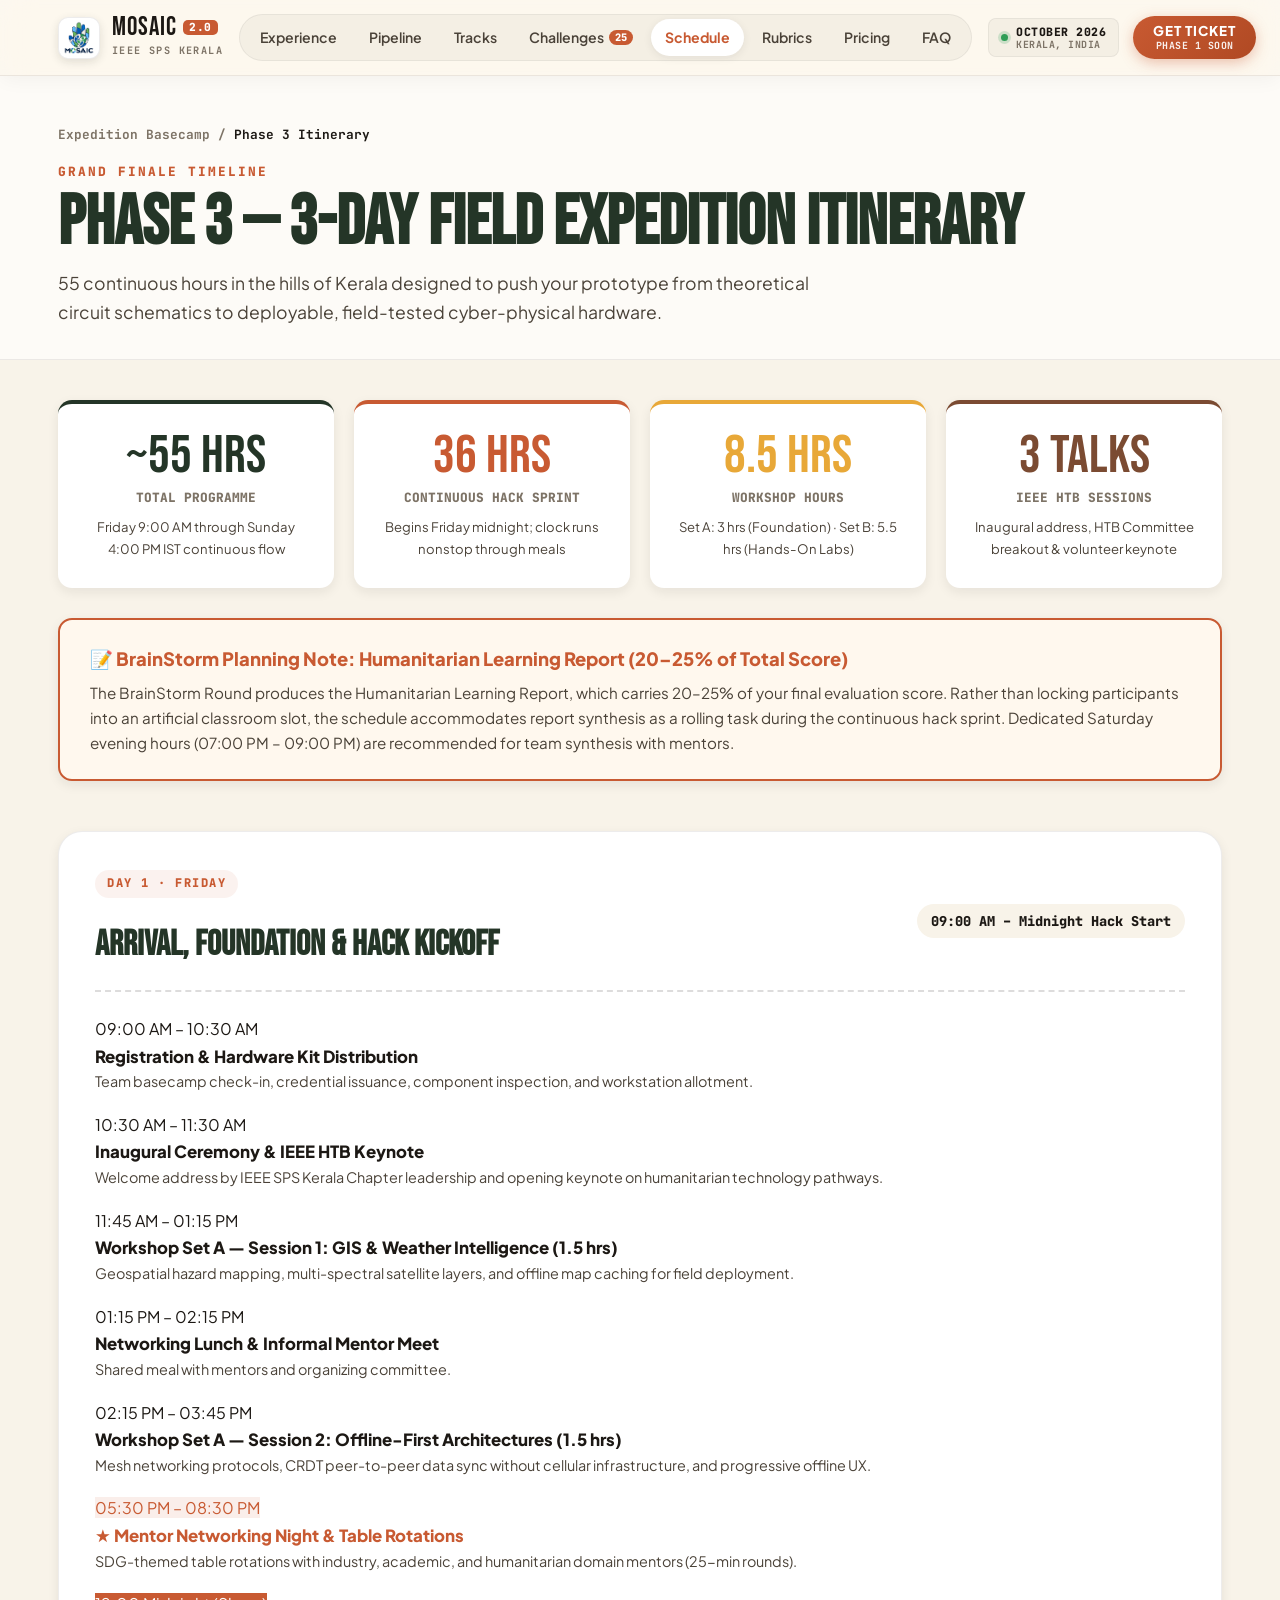
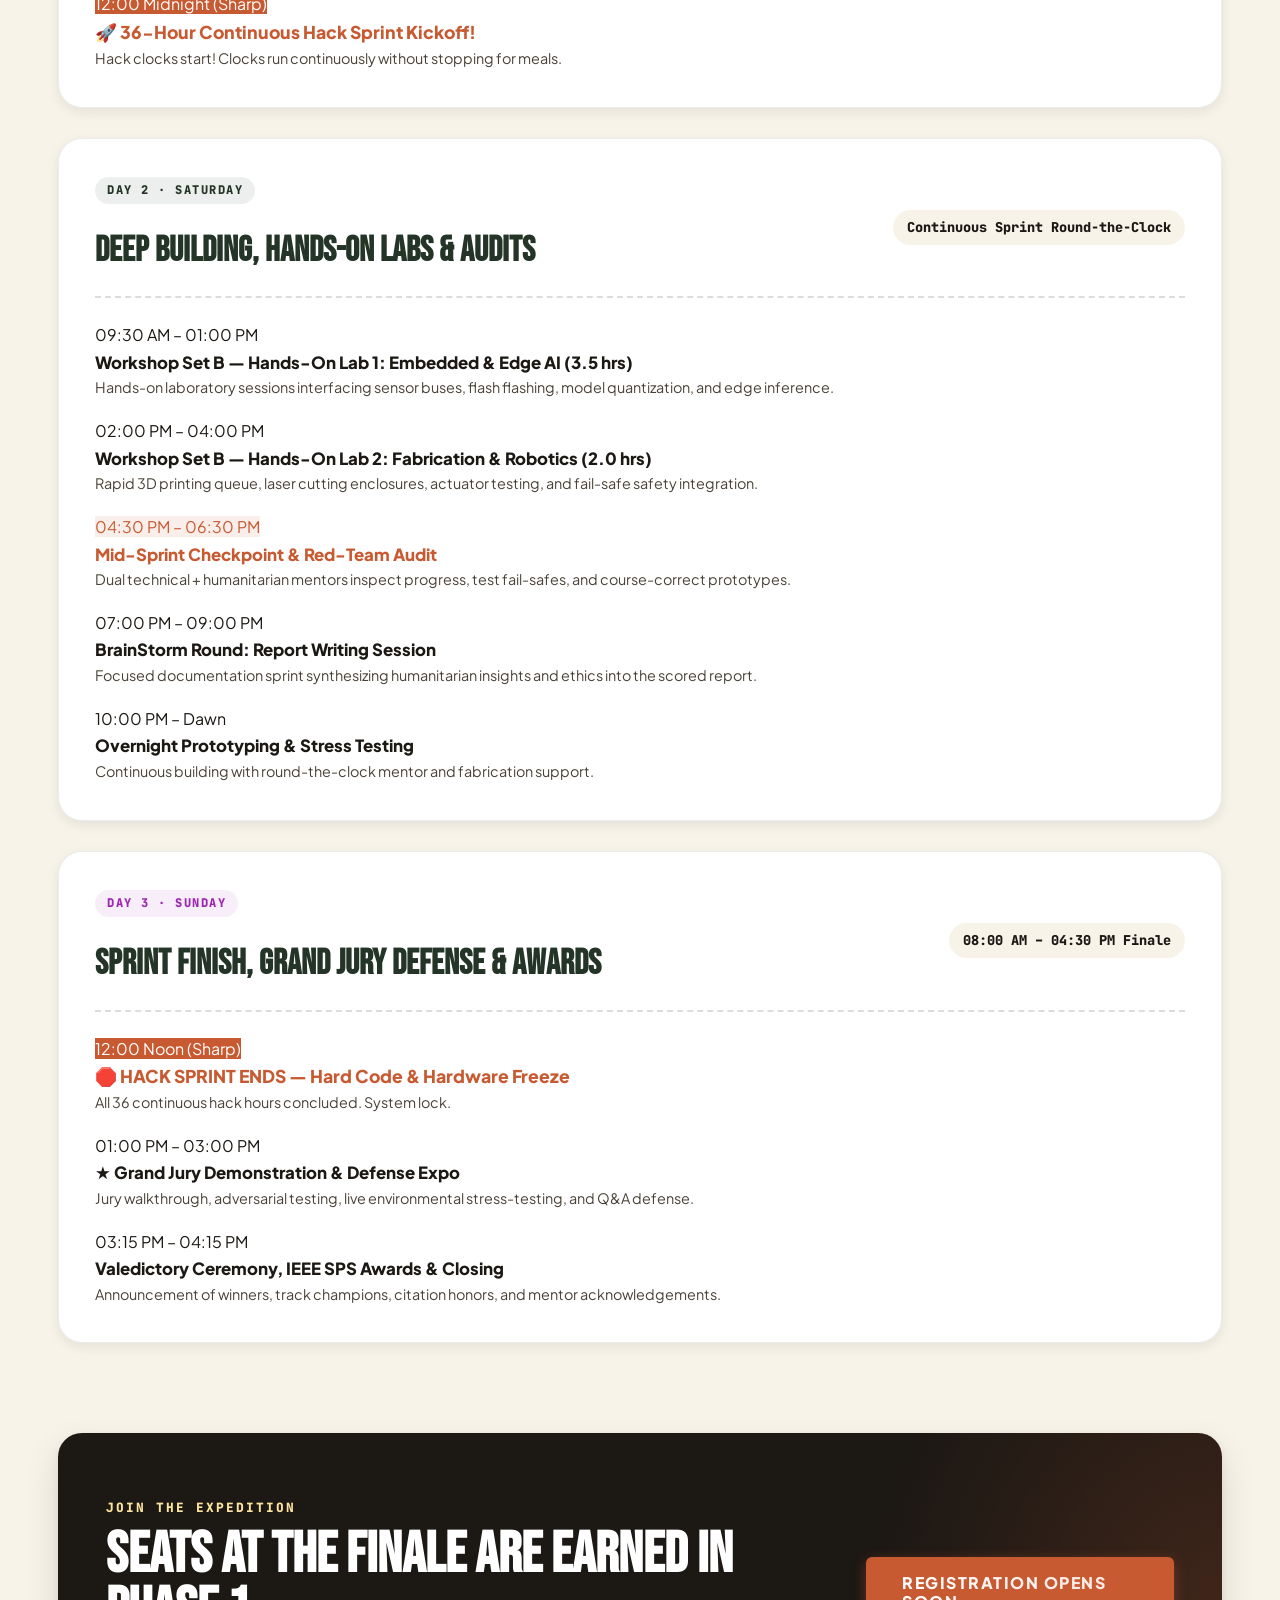
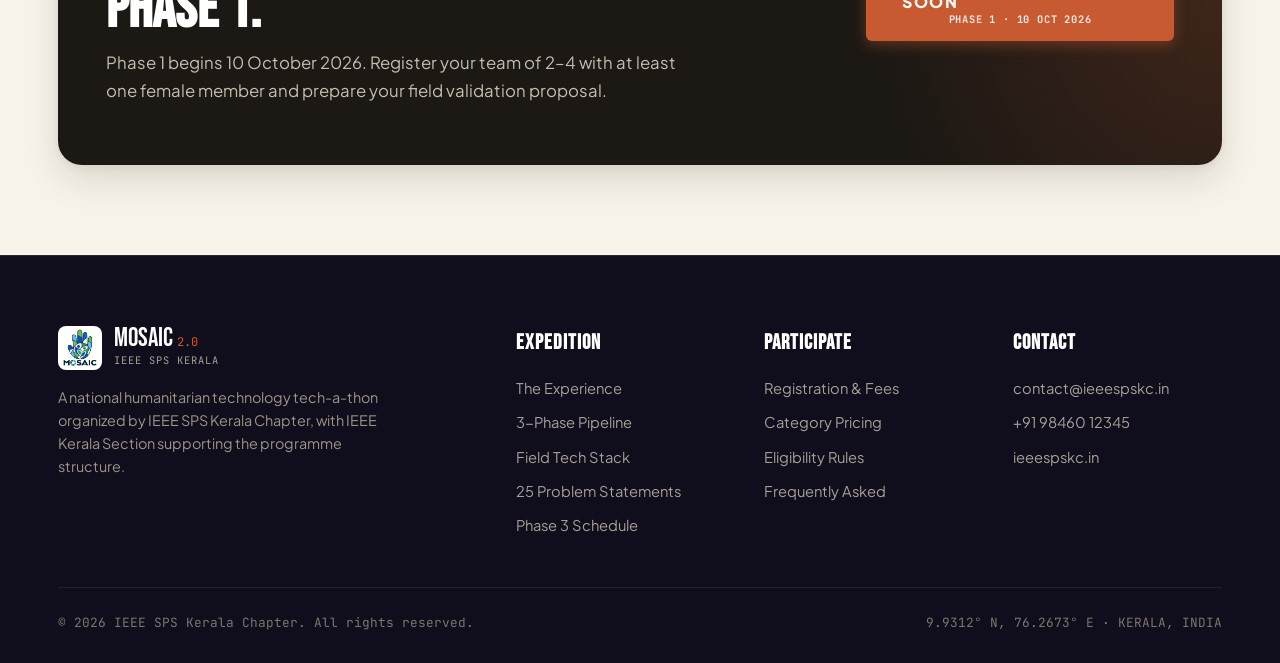
==== schedule.html @ a7e99239 "Add files via upload" ====
<!DOCTYPE html>
<html lang="en">
<head>
  <meta charset="UTF-8">
  <meta name="viewport" content="width=device-width, initial-scale=1.0">
  <title data-page-title="Phase 3 Schedule">Phase 3 Itinerary — MOSAIC 2.0 | IEEE SPS Kerala Chapter</title>
  <meta name="description" content="Detailed 3-day Phase 3 offline tech retreat schedule for MOSAIC 2.0 in Kerala. 55 continuous hours, 36 continuous hack hours, 8.5 workshop hours, and 3 IEEE HTB keynotes.">
  
  <link rel="stylesheet" href="css/style.css">
  <link rel="icon" type="image/png" href="assets/event-logo.png">
</head>
<body style="background-color: var(--bg-canvas);">

  <!-- Sticky Morphing Expedition Navbar -->
  <header class="navbar-expedition scrolled" role="banner" style="position: sticky;">
    <div class="container">
      <a href="index.html" class="nav-brand-group" aria-label="MOSAIC 2.0 Homepage">
        <div class="brand-logo-wrapper">
          <img src="assets/event-logo.png" alt="MOSAIC Logo" class="brand-logo-img">
        </div>
        <div class="brand-text-block">
          <div class="brand-title-row">
            <span class="brand-name">MOSAIC</span>
            <span class="brand-edition-badge">2.0</span>
          </div>
          <span class="brand-sub">IEEE SPS KERALA</span>
        </div>
      </a>

      <!-- Desktop Navigation -->
      <nav class="nav-links-expedition" role="navigation" aria-label="Primary Navigation">
        <a href="index.html#about" class="nav-link-item">Experience</a>
        <a href="index.html#pipeline" class="nav-link-item">Pipeline</a>
        <a href="index.html#tracks" class="nav-link-item">Tracks</a>
        <a href="problem-statements.html" class="nav-link-item">
          Challenges
          <span class="nav-count-badge">25</span>
        </a>
        <a href="schedule.html" class="nav-link-item active">Schedule</a>
        <a href="index.html#evaluation" class="nav-link-item">Rubrics</a>
        <a href="index.html#pricing" class="nav-link-item">Pricing</a>
        <a href="index.html#faq" class="nav-link-item">FAQ</a>
      </nav>

      <!-- Right Action Group (Date Badge & Terracotta Button) -->
      <div class="nav-action-group">
        <div class="nav-date-badge">
          <span class="badge-dot" aria-hidden="true"></span>
          <div class="date-text-block">
            <span class="date-month">OCTOBER 2026</span>
            <span class="date-loc">KERALA, INDIA</span>
          </div>
        </div>

        <a href="index.html#pricing" class="btn-terracotta">
          <span>Get Ticket</span>
          <span class="btn-terracotta-sub">Phase 1 Soon</span>
        </a>

        <!-- Mobile Hamburger -->
        <button id="hamburger-btn" class="hamburger-expedition" aria-label="Toggle navigation menu" aria-expanded="false">
          <span class="hamburger-bar"></span>
          <span class="hamburger-bar"></span>
          <span class="hamburger-bar"></span>
        </button>
      </div>
    </div>
  </header>

  <!-- Mobile Drawer Menu -->
  <div id="mobile-overlay" class="mobile-nav-overlay" aria-hidden="true"></div>
  <aside id="mobile-drawer" class="mobile-nav-drawer" role="dialog" aria-label="Mobile Navigation">
    <div>
      <div class="mobile-drawer-header">
        <div class="mobile-drawer-brand">
          <img src="assets/event-logo.png" alt="MOSAIC Logo" class="mobile-drawer-logo">
          <div>
            <div class="mobile-drawer-brand-name">MOSAIC 2.0</div>
            <div class="mobile-drawer-brand-sub">IEEE SPS KERALA</div>
          </div>
        </div>
        <button id="close-drawer-btn" class="mobile-drawer-close" aria-label="Close menu">✕</button>
      </div>
      <nav class="mobile-nav-links">
        <a href="index.html#about" class="mobile-nav-link">
          <span>The Experience</span>
          <span class="link-arrow">→</span>
        </a>
        <a href="index.html#pipeline" class="mobile-nav-link">
          <span>3-Phase Pipeline</span>
          <span class="link-arrow">→</span>
        </a>
        <a href="index.html#tracks" class="mobile-nav-link">
          <span>Field Tech Stack</span>
          <span class="link-arrow">→</span>
        </a>
        <a href="problem-statements.html" class="mobile-nav-link">
          <span>25 Problem Statements</span>
          <span class="link-arrow">→</span>
        </a>
        <a href="schedule.html" class="mobile-nav-link active">
          <span>Phase 3 Schedule</span>
          <span class="link-arrow">→</span>
        </a>
        <a href="index.html#evaluation" class="mobile-nav-link">
          <span>Evaluation Rubrics</span>
          <span class="link-arrow">→</span>
        </a>
        <a href="index.html#pricing" class="mobile-nav-link">
          <span>Pricing & Entry</span>
          <span class="link-arrow">→</span>
        </a>
        <a href="index.html#faq" class="mobile-nav-link">
          <span>FAQ</span>
          <span class="link-arrow">→</span>
        </a>
        <a href="#contact" class="mobile-nav-link">
          <span>Contact</span>
          <span class="link-arrow">→</span>
        </a>
      </nav>
    </div>
    <div class="mobile-drawer-footer">
      <div class="mobile-drawer-meta">
        <span>⛺</span>
        <span>Kerala, India · Oct–Dec 2026</span>
      </div>
      <a href="index.html#pricing" class="btn-terracotta" style="width: 100%; text-align: center;">
        <span>Register Team</span>
        <span class="btn-terracotta-sub">Opening 10 Oct 2026</span>
      </a>
    </div>
  </aside>

  <main id="main-content">

    <!-- Page Header -->
    <section style="padding: 48px 0 32px; background: var(--bg-canvas-soft); border-bottom: 1px solid rgba(28,24,20,0.08);">
      <div class="container">
        <div style="display: flex; gap: 8px; font-family: var(--font-mono); font-size: 0.8rem; font-weight: 700; color: var(--ink-muted); margin-bottom: 12px;">
          <a href="index.html">Expedition Basecamp</a>
          <span>/</span>
          <span style="color: var(--ink-primary);">Phase 3 Itinerary</span>
        </div>
        <span class="trail-eyebrow">GRAND FINALE TIMELINE</span>
        <h1 style="font-family: var(--font-condensed); font-size: clamp(3rem, 6vw, 4.4rem); line-height: 0.95; color: var(--forest-green); margin-bottom: 12px;">
          PHASE 3 — 3-DAY FIELD EXPEDITION ITINERARY
        </h1>
        <p style="font-size: 1.1rem; color: var(--ink-body); max-width: 760px; line-height: 1.65;">
          55 continuous hours in the hills of Kerala designed to push your prototype from theoretical circuit schematics to deployable, field-tested cyber-physical hardware.
        </p>
      </div>
    </section>

    <!-- Four Schedule Summary Cards (Section 36 of Spec) -->
    <section class="container" style="margin-top: 40px; margin-bottom: 50px;">
      <div style="display: grid; grid-template-columns: repeat(auto-fit, minmax(240px, 1fr)); gap: 20px;">
        <div style="background: #FFFFFF; padding: 28px; border-radius: var(--radius-md); box-shadow: var(--shadow-sm); border-top: 4px solid var(--forest-green); text-align: center;">
          <div style="font-family: var(--font-condensed); font-size: 3.4rem; line-height: 0.9; color: var(--forest-green);">~55 hrs</div>
          <div style="font-family: var(--font-mono); font-size: 0.8rem; font-weight: 800; text-transform: uppercase; color: var(--ink-muted); margin-top: 6px;">Total Programme</div>
          <p style="font-size: 0.82rem; color: var(--ink-body); margin-top: 8px;">Friday 9:00 AM through Sunday 4:00 PM IST continuous flow</p>
        </div>

        <div style="background: #FFFFFF; padding: 28px; border-radius: var(--radius-md); box-shadow: var(--shadow-sm); border-top: 4px solid var(--terracotta); text-align: center;">
          <div style="font-family: var(--font-condensed); font-size: 3.4rem; line-height: 0.9; color: var(--terracotta);">36 hrs</div>
          <div style="font-family: var(--font-mono); font-size: 0.8rem; font-weight: 800; text-transform: uppercase; color: var(--ink-muted); margin-top: 6px;">Continuous Hack Sprint</div>
          <p style="font-size: 0.82rem; color: var(--ink-body); margin-top: 8px;">Begins Friday midnight; clock runs nonstop through meals</p>
        </div>

        <div style="background: #FFFFFF; padding: 28px; border-radius: var(--radius-md); box-shadow: var(--shadow-sm); border-top: 4px solid var(--gold-accent); text-align: center;">
          <div style="font-family: var(--font-condensed); font-size: 3.4rem; line-height: 0.9; color: var(--gold-accent);">8.5 hrs</div>
          <div style="font-family: var(--font-mono); font-size: 0.8rem; font-weight: 800; text-transform: uppercase; color: var(--ink-muted); margin-top: 6px;">Workshop Hours</div>
          <p style="font-size: 0.82rem; color: var(--ink-body); margin-top: 8px;">Set A: 3 hrs (Foundation) · Set B: 5.5 hrs (Hands-On Labs)</p>
        </div>

        <div style="background: #FFFFFF; padding: 28px; border-radius: var(--radius-md); box-shadow: var(--shadow-sm); border-top: 4px solid #7B4B32; text-align: center;">
          <div style="font-family: var(--font-condensed); font-size: 3.4rem; line-height: 0.9; color: #7B4B32;">3 Talks</div>
          <div style="font-family: var(--font-mono); font-size: 0.8rem; font-weight: 800; text-transform: uppercase; color: var(--ink-muted); margin-top: 6px;">IEEE HTB Sessions</div>
          <p style="font-size: 0.82rem; color: var(--ink-body); margin-top: 8px;">Inaugural address, HTB Committee breakout & volunteer keynote</p>
        </div>
      </div>

      <!-- BrainStorm Planning Note (Section 37 of Spec) -->
      <div style="background: #FFF8EE; border: 2px solid var(--terracotta); border-radius: var(--radius-md); padding: 24px 30px; margin-top: 30px; box-shadow: var(--shadow-sm);">
        <h4 style="font-size: 1.15rem; font-weight: 800; color: var(--terracotta); margin-bottom: 6px;">
          📝 BrainStorm Planning Note: Humanitarian Learning Report (20–25% of Total Score)
        </h4>
        <p style="font-size: 0.95rem; color: var(--ink-body); line-height: 1.65;">
          The BrainStorm Round produces the Humanitarian Learning Report, which carries 20–25% of your final evaluation score. Rather than locking participants into an artificial classroom slot, the schedule accommodates report synthesis as a rolling task during the continuous hack sprint. Dedicated Saturday evening hours (07:00 PM – 09:00 PM) are recommended for team synthesis with mentors.
        </p>
      </div>
    </section>

    <!-- 3-Day Detailed Timeline -->
    <section class="container" style="margin-bottom: 90px;">
      
      <!-- Day 1: Friday -->
      <div style="background: #FFFFFF; border-radius: var(--radius-lg); padding: 36px; box-shadow: var(--shadow-sm); border: 1.5px solid rgba(28,24,20,0.08); margin-bottom: 30px;">
        <div style="display: flex; justify-content: space-between; align-items: center; border-bottom: 2px dashed rgba(28,24,20,0.15); padding-bottom: 16px; margin-bottom: 24px; flex-wrap: wrap; gap: 12px;">
          <div>
            <span class="pipeline-badge">DAY 1 · FRIDAY</span>
            <h2 style="font-family: var(--font-condensed); font-size: 2.2rem; color: var(--forest-green); margin-top: 4px;">
              ARRIVAL, FOUNDATION & HACK KICKOFF
            </h2>
          </div>
          <div style="font-family: var(--font-mono); font-size: 0.85rem; font-weight: 800; background: var(--bg-canvas); padding: 6px 14px; border-radius: var(--radius-pill);">
            09:00 AM – Midnight Hack Start
          </div>
        </div>

        <div style="display: flex; flex-direction: column; gap: 18px;">
          <div class="timeline-event-item">
            <span class="event-time-pill">09:00 AM – 10:30 AM</span>
            <div>
              <h4 style="font-weight: 800; font-size: 1.05rem;">Registration & Hardware Kit Distribution</h4>
              <p style="font-size: 0.9rem; color: var(--ink-body);">Team basecamp check-in, credential issuance, component inspection, and workstation allotment.</p>
            </div>
          </div>

          <div class="timeline-event-item">
            <span class="event-time-pill">10:30 AM – 11:30 AM</span>
            <div>
              <h4 style="font-weight: 800; font-size: 1.05rem;">Inaugural Ceremony & IEEE HTB Keynote</h4>
              <p style="font-size: 0.9rem; color: var(--ink-body);">Welcome address by IEEE SPS Kerala Chapter leadership and opening keynote on humanitarian technology pathways.</p>
            </div>
          </div>

          <div class="timeline-event-item">
            <span class="event-time-pill">11:45 AM – 01:15 PM</span>
            <div>
              <h4 style="font-weight: 800; font-size: 1.05rem;">Workshop Set A — Session 1: GIS & Weather Intelligence (1.5 hrs)</h4>
              <p style="font-size: 0.9rem; color: var(--ink-body);">Geospatial hazard mapping, multi-spectral satellite layers, and offline map caching for field deployment.</p>
            </div>
          </div>

          <div class="timeline-event-item">
            <span class="event-time-pill">01:15 PM – 02:15 PM</span>
            <div>
              <h4 style="font-weight: 800; font-size: 1.05rem;">Networking Lunch & Informal Mentor Meet</h4>
              <p style="font-size: 0.9rem; color: var(--ink-body);">Shared meal with mentors and organizing committee.</p>
            </div>
          </div>

          <div class="timeline-event-item">
            <span class="event-time-pill">02:15 PM – 03:45 PM</span>
            <div>
              <h4 style="font-weight: 800; font-size: 1.05rem;">Workshop Set A — Session 2: Offline-First Architectures (1.5 hrs)</h4>
              <p style="font-size: 0.9rem; color: var(--ink-body);">Mesh networking protocols, CRDT peer-to-peer data sync without cellular infrastructure, and progressive offline UX.</p>
            </div>
          </div>

          <div class="timeline-event-item">
            <span class="event-time-pill" style="background: rgba(200,90,50,0.1); color: var(--terracotta); border-color: var(--terracotta);">05:30 PM – 08:30 PM</span>
            <div>
              <h4 style="font-weight: 800; font-size: 1.05rem; color: var(--terracotta);">★ Mentor Networking Night & Table Rotations</h4>
              <p style="font-size: 0.9rem; color: var(--ink-body);">SDG-themed table rotations with industry, academic, and humanitarian domain mentors (25-min rounds).</p>
            </div>
          </div>

          <div class="timeline-event-item">
            <span class="event-time-pill" style="background: var(--terracotta); color: #FFFFFF;">12:00 Midnight (Sharp)</span>
            <div>
              <h4 style="font-weight: 900; font-size: 1.1rem; color: var(--terracotta);">🚀 36-Hour Continuous Hack Sprint Kickoff!</h4>
              <p style="font-size: 0.9rem; color: var(--ink-body);">Hack clocks start! Clocks run continuously without stopping for meals.</p>
            </div>
          </div>
        </div>
      </div>

      <!-- Day 2: Saturday -->
      <div style="background: #FFFFFF; border-radius: var(--radius-lg); padding: 36px; box-shadow: var(--shadow-sm); border: 1.5px solid rgba(28,24,20,0.08); margin-bottom: 30px;">
        <div style="display: flex; justify-content: space-between; align-items: center; border-bottom: 2px dashed rgba(28,24,20,0.15); padding-bottom: 16px; margin-bottom: 24px; flex-wrap: wrap; gap: 12px;">
          <div>
            <span class="pipeline-badge" style="color: var(--forest-green); background: rgba(36,53,39,0.08);">DAY 2 · SATURDAY</span>
            <h2 style="font-family: var(--font-condensed); font-size: 2.2rem; color: var(--forest-green); margin-top: 4px;">
              DEEP BUILDING, HANDS-ON LABS & AUDITS
            </h2>
          </div>
          <div style="font-family: var(--font-mono); font-size: 0.85rem; font-weight: 800; background: var(--bg-canvas); padding: 6px 14px; border-radius: var(--radius-pill);">
            Continuous Sprint Round-the-Clock
          </div>
        </div>

        <div style="display: flex; flex-direction: column; gap: 18px;">
          <div class="timeline-event-item">
            <span class="event-time-pill">09:30 AM – 01:00 PM</span>
            <div>
              <h4 style="font-weight: 800; font-size: 1.05rem;">Workshop Set B — Hands-On Lab 1: Embedded & Edge AI (3.5 hrs)</h4>
              <p style="font-size: 0.9rem; color: var(--ink-body);">Hands-on laboratory sessions interfacing sensor buses, flash flashing, model quantization, and edge inference.</p>
            </div>
          </div>

          <div class="timeline-event-item">
            <span class="event-time-pill">02:00 PM – 04:00 PM</span>
            <div>
              <h4 style="font-weight: 800; font-size: 1.05rem;">Workshop Set B — Hands-On Lab 2: Fabrication & Robotics (2.0 hrs)</h4>
              <p style="font-size: 0.9rem; color: var(--ink-body);">Rapid 3D printing queue, laser cutting enclosures, actuator testing, and fail-safe safety integration.</p>
            </div>
          </div>

          <div class="timeline-event-item">
            <span class="event-time-pill" style="background: rgba(200,90,50,0.1); color: var(--terracotta);">04:30 PM – 06:30 PM</span>
            <div>
              <h4 style="font-weight: 800; font-size: 1.05rem; color: var(--terracotta);">Mid-Sprint Checkpoint & Red-Team Audit</h4>
              <p style="font-size: 0.9rem; color: var(--ink-body);">Dual technical + humanitarian mentors inspect progress, test fail-safes, and course-correct prototypes.</p>
            </div>
          </div>

          <div class="timeline-event-item">
            <span class="event-time-pill">07:00 PM – 09:00 PM</span>
            <div>
              <h4 style="font-weight: 800; font-size: 1.05rem;">BrainStorm Round: Report Writing Session</h4>
              <p style="font-size: 0.9rem; color: var(--ink-body);">Focused documentation sprint synthesizing humanitarian insights and ethics into the scored report.</p>
            </div>
          </div>

          <div class="timeline-event-item">
            <span class="event-time-pill">10:00 PM – Dawn</span>
            <div>
              <h4 style="font-weight: 800; font-size: 1.05rem;">Overnight Prototyping & Stress Testing</h4>
              <p style="font-size: 0.9rem; color: var(--ink-body);">Continuous building with round-the-clock mentor and fabrication support.</p>
            </div>
          </div>
        </div>
      </div>

      <!-- Day 3: Sunday -->
      <div style="background: #FFFFFF; border-radius: var(--radius-lg); padding: 36px; box-shadow: var(--shadow-sm); border: 1.5px solid rgba(28,24,20,0.08);">
        <div style="display: flex; justify-content: space-between; align-items: center; border-bottom: 2px dashed rgba(28,24,20,0.15); padding-bottom: 16px; margin-bottom: 24px; flex-wrap: wrap; gap: 12px;">
          <div>
            <span class="pipeline-badge" style="color: #9C27B0; background: rgba(156,39,176,0.08);">DAY 3 · SUNDAY</span>
            <h2 style="font-family: var(--font-condensed); font-size: 2.2rem; color: var(--forest-green); margin-top: 4px;">
              SPRINT FINISH, GRAND JURY DEFENSE & AWARDS
            </h2>
          </div>
          <div style="font-family: var(--font-mono); font-size: 0.85rem; font-weight: 800; background: var(--bg-canvas); padding: 6px 14px; border-radius: var(--radius-pill);">
            08:00 AM – 04:30 PM Finale
          </div>
        </div>

        <div style="display: flex; flex-direction: column; gap: 18px;">
          <div class="timeline-event-item">
            <span class="event-time-pill" style="background: var(--terracotta); color: #FFFFFF;">12:00 Noon (Sharp)</span>
            <div>
              <h4 style="font-weight: 900; font-size: 1.1rem; color: var(--terracotta);">🛑 HACK SPRINT ENDS — Hard Code & Hardware Freeze</h4>
              <p style="font-size: 0.9rem; color: var(--ink-body);">All 36 continuous hack hours concluded. System lock.</p>
            </div>
          </div>

          <div class="timeline-event-item">
            <span class="event-time-pill">01:00 PM – 03:00 PM</span>
            <div>
              <h4 style="font-weight: 800; font-size: 1.05rem;">★ Grand Jury Demonstration & Defense Expo</h4>
              <p style="font-size: 0.9rem; color: var(--ink-body);">Jury walkthrough, adversarial testing, live environmental stress-testing, and Q&A defense.</p>
            </div>
          </div>

          <div class="timeline-event-item">
            <span class="event-time-pill">03:15 PM – 04:15 PM</span>
            <div>
              <h4 style="font-weight: 800; font-size: 1.05rem;">Valedictory Ceremony, IEEE SPS Awards & Closing</h4>
              <p style="font-size: 0.9rem; color: var(--ink-body);">Announcement of winners, track champions, citation honors, and mentor acknowledgements.</p>
            </div>
          </div>
        </div>
      </div>
    </section>

    <!-- Closing CTA (Section 38 of Spec) -->
    <section class="container" style="margin-bottom: 90px;">
      <div class="closing-callout-expedition" style="margin: 0;">
        <div>
          <span style="font-family: var(--font-mono); font-size: 0.8rem; font-weight: 800; color: var(--butter-yellow); text-transform: uppercase; letter-spacing: 2px;">
            JOIN THE EXPEDITION
          </span>
          <h2 style="font-family: var(--font-condensed); font-size: clamp(2.4rem, 4.5vw, 3.8rem); line-height: 0.95; color: #FFFFFF; margin-top: 8px;">
            SEATS AT THE FINALE ARE EARNED IN PHASE 1.
          </h2>
          <p style="font-size: 1.05rem; color: #C5BDB0; margin-top: 12px; max-width: 600px;">
            Phase 1 begins 10 October 2026. Register your team of 2–4 with at least one female member and prepare your field validation proposal.
          </p>
        </div>
        <div>
          <a href="index.html#pricing" class="btn-terracotta" style="padding: 16px 36px; font-size: 1rem;">
            <span>Registration Opens Soon</span>
            <span class="btn-terracotta-sub">Phase 1 · 10 Oct 2026</span>
          </a>
        </div>
      </div>
    </section>

  </main>

  <!-- EXPEDITION FOOTER -->
  <footer id="contact" class="footer-expedition" role="contentinfo">
    <div class="container">
      <div class="footer-grid-expedition">
        <div>
          <div style="display: flex; align-items: center; gap: 12px; margin-bottom: 16px;">
            <img src="assets/event-logo.png" alt="MOSAIC Logo" style="height: 44px; width: 44px; border-radius: 8px; background: #fff; padding: 2px; object-fit: contain;">
            <div>
              <div style="font-family: var(--font-condensed); font-size: 1.6rem; color: #FFFFFF; line-height: 1;">MOSAIC<span style="font-family: var(--font-mono); font-size: 0.75rem; color: var(--terracotta); margin-left: 4px;">2.0</span></div>
              <div style="font-family: var(--font-mono); font-size: 0.65rem; color: #A8A096; letter-spacing: 1px;">IEEE SPS KERALA</div>
            </div>
          </div>
          <p style="font-size: 0.9rem; color: #9E9487; line-height: 1.6; max-width: 340px;">
            A national humanitarian technology tech-a-thon organized by IEEE SPS Kerala Chapter, with IEEE Kerala Section supporting the programme structure.
          </p>
        </div>

        <div>
          <h4 class="footer-col-title-expedition">EXPEDITION</h4>
          <div class="footer-links-expedition">
            <a href="index.html#about">The Experience</a>
            <a href="index.html#pipeline">3-Phase Pipeline</a>
            <a href="index.html#tracks">Field Tech Stack</a>
            <a href="problem-statements.html">25 Problem Statements</a>
            <a href="schedule.html">Phase 3 Schedule</a>
          </div>
        </div>

        <div>
          <h4 class="footer-col-title-expedition">PARTICIPATE</h4>
          <div class="footer-links-expedition">
            <a href="index.html#pricing">Registration & Fees</a>
            <a href="index.html#pricing">Category Pricing</a>
            <a href="index.html#pipeline">Eligibility Rules</a>
            <a href="index.html#faq">Frequently Asked</a>
          </div>
        </div>

        <div>
          <h4 class="footer-col-title-expedition">CONTACT</h4>
          <div class="footer-links-expedition">
            <a href="mailto:contact@ieeespskc.in">contact@ieeespskc.in</a>
            <a href="tel:+919846012345">+91 98460 12345</a>
            <a href="https://ieeespskc.in/" target="_blank" rel="noopener">ieeespskc.in</a>
          </div>
        </div>
      </div>

      <div class="footer-bottom-expedition">
        <div>© 2026 IEEE SPS Kerala Chapter. All rights reserved.</div>
        <div>9.9312° N, 76.2673° E · KERALA, INDIA</div>
      </div>
    </div>
  </footer>

  <!-- Scripts -->
  <script src="js/config.js"></script>
  <script src="js/data.js"></script>
  <script src="js/app.js"></script>
</body>
</html>
---- css/style.css ----
@import url('https://fonts.googleapis.com/css2?family=Bebas+Neue&family=JetBrains+Mono:wght@500;700;800&family=Plus+Jakarta+Sans:wght@400;500;600;700;800&family=Shrikhand&display=swap');

/* ==========================================================================
   FLAT CAMP / MOUNTAIN RETREAT DESIGN SYSTEM & VARIABLES
   ========================================================================== */
:root {
  /* Dusk Sunset Sky Gradient Stops */
  --sky-cream: #FCEBD4;
  --sky-amber: #F9A86E;
  --sky-rose: #D5737E;
  --sky-purple: #6B4D6C;
  --sky-indigo: #2C2442;
  
  /* Atmospheric Mountain Silhouettes */
  --mt-far: #7C6E94;
  --mt-mid: #49446B;
  --mt-near: #231E37;
  --mt-foreground: #100D1C;
  
  /* Expedition Content Canvas (Textured Parchment / Cream) */
  --bg-canvas: #F8F3E9;
  --bg-canvas-soft: #FDFBF7;
  --bg-card: #FFFFFF;
  --bg-card-alt: #F3ECE0;
  
  /* Ink & Typography */
  --ink-primary: #1C1814;
  --ink-body: #4A4238;
  --ink-muted: #7D7366;
  --forest-green: #243527;
  --rustic-brown: #5A3A27;
  
  /* Warm Sunset & Camp Accents */
  --terracotta: #C85A32;
  --terracotta-dark: #B04923;
  --butter-yellow: #FDE49E;
  --gold-accent: #E8A838;
  --pine-green: #3D5A45;
  --trail-dash: rgba(200, 90, 50, 0.35);
  
  /* Typography Families */
  --font-hero: 'Shrikhand', 'Arial Black', cursive, sans-serif;
  --font-condensed: 'Bebas Neue', 'Impact', sans-serif;
  --font-body: 'Plus Jakarta Sans', -apple-system, BlinkMacSystemFont, 'Segoe UI', Roboto, sans-serif;
  --font-mono: 'JetBrains Mono', monospace;
  
  /* Shadows & Borders */
  --card-border: rgba(36, 26, 16, 0.12);
  --shadow-polaroid: 0 15px 35px rgba(28, 24, 20, 0.12), 0 3px 8px rgba(28, 24, 20, 0.06);
  --shadow-sm: 0 4px 12px rgba(28, 24, 20, 0.08);
  --radius-sm: 6px;
  --radius-md: 14px;
  --radius-lg: 24px;
  --radius-pill: 9999px;
  
  /* Layout */
  --container-width: 1220px;
}

/* ==========================================================================
   RESET & BASE
   ========================================================================== */
*, *::before, *::after {
  box-sizing: border-box;
  margin: 0;
  padding: 0;
}

html {
  scroll-behavior: smooth;
  font-size: 16px;
  background-color: var(--bg-canvas);
  color: var(--ink-primary);
  overflow-x: hidden;
}

body {
  font-family: var(--font-body);
  line-height: 1.65;
  background-color: var(--bg-canvas);
  color: var(--ink-primary);
  min-height: 100vh;
  overflow-x: hidden;
  -webkit-font-smoothing: antialiased;
}

img, svg {
  display: block;
  max-width: 100%;
}

a {
  color: inherit;
  text-decoration: none;
  transition: all 0.2s ease;
}

button, input, select, textarea {
  font: inherit;
}

.container {
  width: 100%;
  max-width: var(--container-width);
  margin-left: auto;
  margin-right: auto;
  padding-left: 28px;
  padding-right: 28px;
}

/* ==========================================================================
   STICKY MORPHING EXPEDITION NAVBAR
   ========================================================================== */
.navbar-expedition {
  position: fixed;
  top: 0;
  left: 0;
  right: 0;
  z-index: 1000;
  padding: 14px 0;
  background-color: rgba(253, 248, 240, 0.86);
  backdrop-filter: blur(16px) saturate(180%);
  -webkit-backdrop-filter: blur(16px) saturate(180%);
  border-bottom: 1px solid rgba(28, 24, 20, 0.08);
  box-shadow: 0 4px 20px -2px rgba(28, 24, 20, 0.05);
  transition: all 0.3s cubic-bezier(0.16, 1, 0.3, 1);
}

.navbar-expedition.scrolled {
  background-color: rgba(253, 248, 240, 0.96);
  backdrop-filter: blur(20px) saturate(190%);
  -webkit-backdrop-filter: blur(20px) saturate(190%);
  padding: 10px 0;
  border-bottom: 1.5px solid rgba(28, 24, 20, 0.12);
  box-shadow: 0 10px 30px -4px rgba(28, 24, 20, 0.1);
}

.navbar-expedition .container {
  display: flex;
  align-items: center;
  justify-content: space-between;
  gap: 16px;
}

/* Brand Group */
.nav-brand-group {
  display: flex;
  align-items: center;
  gap: 12px;
  text-decoration: none;
  flex-shrink: 0;
}

.brand-logo-wrapper {
  width: 42px;
  height: 42px;
  border-radius: 10px;
  background: #FFFFFF;
  padding: 3px;
  display: flex;
  align-items: center;
  justify-content: center;
  box-shadow: 0 3px 10px rgba(28, 24, 20, 0.12);
  border: 1px solid rgba(28, 24, 20, 0.08);
  transition: transform 0.25s cubic-bezier(0.16, 1, 0.3, 1), box-shadow 0.25s ease;
}

.nav-brand-group:hover .brand-logo-wrapper {
  transform: translateY(-1px) scale(1.04);
  box-shadow: 0 6px 16px rgba(28, 24, 20, 0.16);
}

.brand-logo-img {
  width: 100%;
  height: 100%;
  object-fit: contain;
  border-radius: 6px;
}

.brand-text-block {
  display: flex;
  flex-direction: column;
}

.brand-title-row {
  display: flex;
  align-items: center;
  gap: 6px;
  line-height: 1;
}

.brand-name {
  font-family: var(--font-condensed);
  font-size: 1.65rem;
  letter-spacing: 1px;
  color: var(--ink-primary);
  line-height: 0.95;
  transition: color 0.2s ease;
}

.brand-edition-badge {
  font-family: var(--font-mono);
  font-size: 0.7rem;
  font-weight: 800;
  background: var(--terracotta);
  color: #FFFFFF;
  padding: 2px 6px;
  border-radius: 5px;
  line-height: 1;
  letter-spacing: 0.5px;
}

.brand-sub {
  font-family: var(--font-mono);
  font-size: 0.64rem;
  font-weight: 700;
  letter-spacing: 1.4px;
  color: var(--ink-muted);
  margin-top: 3px;
  text-transform: uppercase;
}

/* Nav Links - Glass Capsule */
.nav-links-expedition {
  display: flex;
  align-items: center;
  gap: 4px;
  background: rgba(28, 24, 20, 0.04);
  padding: 4px 6px;
  border-radius: 9999px;
  border: 1px solid rgba(28, 24, 20, 0.06);
}

.nav-link-item {
  font-family: var(--font-body);
  font-size: 0.88rem;
  font-weight: 600;
  color: var(--ink-body);
  padding: 7px 14px;
  border-radius: 9999px;
  position: relative;
  text-decoration: none;
  white-space: nowrap;
  display: inline-flex;
  align-items: center;
  gap: 5px;
  transition: all 0.2s cubic-bezier(0.16, 1, 0.3, 1);
}

.nav-link-item:hover {
  color: var(--terracotta);
  background: rgba(200, 90, 50, 0.08);
}

.nav-link-item.active {
  color: var(--terracotta);
  background: #FFFFFF;
  font-weight: 700;
  box-shadow: 0 2px 8px rgba(28, 24, 20, 0.08);
}

.nav-count-badge {
  font-family: var(--font-mono);
  font-size: 0.65rem;
  font-weight: 800;
  background: var(--terracotta);
  color: #FFFFFF;
  padding: 1px 6px;
  border-radius: 999px;
  line-height: 1.2;
}

.nav-link-item.active .nav-count-badge {
  background: var(--terracotta);
  color: #FFFFFF;
}

/* Action Group */
.nav-action-group {
  display: flex;
  align-items: center;
  gap: 14px;
  flex-shrink: 0;
}

.nav-date-badge {
  display: flex;
  align-items: center;
  gap: 8px;
  font-family: var(--font-mono);
  font-size: 0.72rem;
  font-weight: 700;
  color: var(--ink-muted);
  letter-spacing: 0.5px;
  padding: 6px 12px;
  background: rgba(28, 24, 20, 0.04);
  border-radius: 8px;
  border: 1px solid rgba(28, 24, 20, 0.06);
}

.badge-dot {
  width: 7px;
  height: 7px;
  border-radius: 50%;
  background: #2E9E56;
  box-shadow: 0 0 0 3px rgba(46, 158, 86, 0.2);
  animation: badgePulse 2s infinite ease-in-out;
}

@keyframes badgePulse {
  0%, 100% { transform: scale(1); opacity: 1; }
  50% { transform: scale(1.3); opacity: 0.75; }
}

.date-text-block {
  display: flex;
  flex-direction: column;
  line-height: 1.15;
}

.date-month {
  font-weight: 800;
  color: var(--ink-primary);
}

.date-loc {
  font-size: 0.62rem;
  color: var(--ink-muted);
}

/* Terracotta Ticket Button in Nav */
.nav-action-group .btn-terracotta {
  display: inline-flex;
  flex-direction: column;
  align-items: center;
  justify-content: center;
  padding: 8px 20px;
  border-radius: 9999px;
  background: linear-gradient(135deg, #C85A32 0%, #B04923 100%);
  color: #FFFFFF;
  box-shadow: 0 4px 14px rgba(200, 90, 50, 0.35);
  transition: all 0.25s cubic-bezier(0.16, 1, 0.3, 1);
  text-decoration: none;
  border: none;
  cursor: pointer;
}

.nav-action-group .btn-terracotta:hover {
  background: linear-gradient(135deg, #D4633B 0%, #B84D26 100%);
  transform: translateY(-2px);
  box-shadow: 0 6px 20px rgba(200, 90, 50, 0.45);
}

.nav-action-group .btn-terracotta span:first-child {
  font-family: var(--font-body);
  font-size: 0.84rem;
  font-weight: 800;
  letter-spacing: 1px;
  text-transform: uppercase;
  line-height: 1.1;
}

.nav-action-group .btn-terracotta-sub {
  font-family: var(--font-mono);
  font-size: 0.62rem;
  font-weight: 700;
  opacity: 0.92;
  letter-spacing: 0.5px;
  margin-top: 1px;
}

/* General Flat Camp Terracotta Button (for other sections) */
.btn-terracotta {
  display: inline-flex;
  flex-direction: column;
  align-items: center;
  justify-content: center;
  background: var(--terracotta);
  color: #FFFFFF;
  font-family: var(--font-body);
  font-weight: 800;
  font-size: 0.88rem;
  text-transform: uppercase;
  letter-spacing: 1.5px;
  padding: 12px 26px;
  border-radius: var(--radius-sm);
  border: none;
  cursor: pointer;
  box-shadow: 0 4px 14px rgba(200, 90, 50, 0.4);
  transition: all 0.25s cubic-bezier(0.16, 1, 0.3, 1);
  text-decoration: none;
  line-height: 1.2;
}

.btn-terracotta:hover {
  background: var(--terracotta-dark);
  transform: translateY(-2px);
  box-shadow: 0 6px 20px rgba(200, 90, 50, 0.5);
}

.btn-terracotta-sub {
  font-family: var(--font-mono);
  font-size: 0.65rem;
  font-weight: 700;
  letter-spacing: 0.8px;
  opacity: 0.85;
  margin-top: 2px;
}

/* Hamburger Button */
.hamburger-expedition {
  display: none;
  flex-direction: column;
  justify-content: center;
  align-items: center;
  width: 42px;
  height: 42px;
  background: rgba(28, 24, 20, 0.05);
  border: 1px solid rgba(28, 24, 20, 0.1);
  border-radius: 10px;
  cursor: pointer;
  padding: 9px;
  gap: 5px;
  transition: all 0.2s ease;
}

.hamburger-expedition:hover {
  background: rgba(200, 90, 50, 0.1);
  border-color: rgba(200, 90, 50, 0.25);
}

.hamburger-bar {
  width: 22px;
  height: 2px;
  background-color: var(--ink-primary);
  border-radius: 2px;
  transition: transform 0.25s ease, opacity 0.25s ease;
}

.hamburger-expedition.active .hamburger-bar:nth-child(1) {
  transform: translateY(7px) rotate(45deg);
}

.hamburger-expedition.active .hamburger-bar:nth-child(2) {
  opacity: 0;
}

.hamburger-expedition.active .hamburger-bar:nth-child(3) {
  transform: translateY(-7px) rotate(-45deg);
}

/* ==========================================================================
   EXPEDITION MOBILE DRAWER & OVERLAY
   ========================================================================== */
.mobile-nav-overlay {
  position: fixed;
  inset: 0;
  width: 100vw;
  height: 100vh;
  background: rgba(16, 13, 28, 0.65);
  backdrop-filter: blur(8px);
  -webkit-backdrop-filter: blur(8px);
  z-index: 1100;
  opacity: 0;
  visibility: hidden;
  pointer-events: none;
  transition: opacity 0.35s ease, visibility 0.35s ease;
}

.mobile-nav-overlay.open {
  opacity: 1;
  visibility: visible;
  pointer-events: auto;
}

.mobile-nav-drawer {
  position: fixed;
  top: 0;
  right: 0;
  bottom: 0;
  width: 340px;
  max-width: 88vw;
  height: 100%;
  height: 100dvh;
  background: #14111E;
  color: #FAF5EB;
  z-index: 1200;
  display: flex;
  flex-direction: column;
  justify-content: space-between;
  padding: 24px 20px 28px;
  box-shadow: -12px 0 36px rgba(0, 0, 0, 0.5);
  border-left: 1px solid rgba(255, 255, 255, 0.1);
  transform: translateX(100%);
  visibility: hidden;
  pointer-events: none;
  transition: transform 0.35s cubic-bezier(0.16, 1, 0.3, 1), visibility 0.35s ease;
  overflow-y: auto;
}

.mobile-nav-drawer.open {
  transform: translateX(0);
  visibility: visible;
  pointer-events: auto;
}

.mobile-drawer-header {
  display: flex;
  align-items: center;
  justify-content: space-between;
  padding-bottom: 20px;
  border-bottom: 1px solid rgba(255, 255, 255, 0.1);
  margin-bottom: 18px;
}

.mobile-drawer-brand {
  display: flex;
  align-items: center;
  gap: 12px;
}

.mobile-drawer-logo {
  width: 38px;
  height: 38px;
  border-radius: 8px;
  background: #FFFFFF;
  padding: 2px;
  object-fit: contain;
}

.mobile-drawer-brand-name {
  font-family: var(--font-condensed);
  font-size: 1.5rem;
  letter-spacing: 1px;
  color: #FFFFFF;
  line-height: 1;
}

.mobile-drawer-brand-sub {
  font-family: var(--font-mono);
  font-size: 0.65rem;
  color: var(--terracotta);
  letter-spacing: 1px;
  font-weight: 700;
}

.mobile-drawer-close {
  width: 38px;
  height: 38px;
  border-radius: 50%;
  background: rgba(255, 255, 255, 0.08);
  border: 1px solid rgba(255, 255, 255, 0.12);
  color: #FAF5EB;
  font-size: 1.25rem;
  display: flex;
  align-items: center;
  justify-content: center;
  cursor: pointer;
  transition: background 0.2s ease, transform 0.2s ease, color 0.2s ease;
}

.mobile-drawer-close:hover {
  background: rgba(200, 90, 50, 0.25);
  color: var(--terracotta);
  transform: rotate(90deg);
}

.mobile-nav-links {
  display: flex;
  flex-direction: column;
  gap: 6px;
  margin-bottom: 20px;
}

.mobile-nav-link {
  display: flex;
  align-items: center;
  justify-content: space-between;
  padding: 11px 14px;
  border-radius: 8px;
  font-family: var(--font-body);
  font-size: 0.95rem;
  font-weight: 600;
  color: #E2DBD0;
  text-decoration: none;
  transition: all 0.2s ease;
}

.mobile-nav-link:hover,
.mobile-nav-link.active {
  background: rgba(200, 90, 50, 0.16);
  color: #FFFFFF;
  transform: translateX(4px);
}

.mobile-nav-link .link-arrow {
  font-size: 0.85rem;
  color: var(--terracotta);
  opacity: 0.7;
  transition: transform 0.2s ease, opacity 0.2s ease;
}

.mobile-nav-link:hover .link-arrow {
  opacity: 1;
  transform: translateX(3px);
}

.mobile-drawer-footer {
  padding-top: 18px;
  border-top: 1px solid rgba(255, 255, 255, 0.1);
  display: flex;
  flex-direction: column;
  gap: 12px;
}

.mobile-drawer-meta {
  display: flex;
  align-items: center;
  gap: 8px;
  font-family: var(--font-mono);
  font-size: 0.75rem;
  color: #A89E90;
  letter-spacing: 0.5px;
}

/* ==========================================================================
   PARALLAX MOUNTAIN SUNSET HERO SECTION
   ========================================================================== */
.hero-parallax-container {
  position: relative;
  width: 100%;
  height: 100vh;
  min-height: 780px;
  overflow: hidden;
  display: flex;
  align-items: center;
  background: linear-gradient(
    180deg,
    var(--sky-cream) 0%,
    #FBD9B5 15%,
    var(--sky-amber) 35%,
    var(--sky-rose) 55%,
    var(--sky-purple) 75%,
    var(--sky-indigo) 100%
  );
}

/* Parallax Mountain Layers */
.parallax-layer {
  position: absolute;
  left: 0;
  right: 0;
  bottom: 0;
  width: 100%;
  pointer-events: none;
  will-change: transform;
}

.layer-far {
  height: 48%;
  z-index: 2;
}

.layer-mid {
  height: 54%;
  z-index: 3;
}

.layer-near {
  height: 60%;
  z-index: 4;
}

.layer-foreground {
  height: 52%;
  z-index: 5;
}

.parallax-layer img {
  width: 100%;
  height: 100%;
  object-fit: fill;
}

/* Hero Content Layer */
.hero-expedition-content {
  position: relative;
  z-index: 6;
  width: 100%;
  padding-top: 60px;
  will-change: transform, opacity;
}

.hero-editorial-badge {
  display: inline-flex;
  align-items: center;
  gap: 8px;
  font-family: var(--font-mono);
  font-size: 0.85rem;
  font-weight: 800;
  text-transform: uppercase;
  letter-spacing: 2px;
  color: #FFFFFF;
  background: rgba(28, 24, 20, 0.35);
  backdrop-filter: blur(8px);
  padding: 6px 16px;
  border-radius: var(--radius-pill);
  border: 1px solid rgba(255, 255, 255, 0.25);
  margin-bottom: 24px;
}

/* Flat Camp Playful Bold Display Title */
.hero-camp-title {
  font-family: var(--font-hero);
  font-size: clamp(4.5rem, 10vw, 8.5rem);
  line-height: 0.92;
  color: var(--butter-yellow);
  text-shadow: 0 4px 20px rgba(28, 20, 36, 0.45);
  letter-spacing: -1px;
  margin-bottom: 8px;
}

.hero-camp-tag {
  display: inline-block;
  font-family: var(--font-mono);
  font-size: clamp(1.4rem, 2.8vw, 2.4rem);
  font-weight: 900;
  color: #FFFFFF;
  margin-left: 12px;
  opacity: 0.85;
}

.hero-camp-lead {
  font-family: var(--font-body);
  font-size: clamp(1.05rem, 1.8vw, 1.28rem);
  color: #FFFFFF;
  max-width: 620px;
  line-height: 1.65;
  margin-top: 18px;
  margin-bottom: 28px;
  text-shadow: 0 2px 8px rgba(20, 16, 28, 0.7);
}

.hero-camp-lead strong {
  color: var(--butter-yellow);
}

/* Torn-Paper / Mountain Ridge Bottom Divider */
.torn-paper-divider {
  position: absolute;
  bottom: -2px;
  left: 0;
  right: 0;
  width: 100%;
  height: 80px;
  z-index: 10;
  pointer-events: none;
}

.torn-paper-divider img {
  width: 100%;
  height: 100%;
  object-fit: fill;
}

/* ==========================================================================
   EXPEDITION 3-COLUMN KEY FACTS STRIP (Matching Reference)
   ========================================================================== */
.facts-strip-section {
  background-color: var(--bg-canvas);
  padding: 40px 0 60px;
  position: relative;
  z-index: 15;
}

.facts-strip-grid {
  display: grid;
  grid-template-columns: repeat(3, 1fr);
  gap: 36px;
  position: relative;
}

/* Faint dashed trail connectors */
.facts-strip-grid::after {
  content: '';
  position: absolute;
  top: 50%;
  left: 10%;
  right: 10%;
  height: 1.5px;
  border-top: 2px dashed var(--trail-dash);
  z-index: 1;
  pointer-events: none;
}

.fact-column {
  position: relative;
  z-index: 2;
  background: var(--bg-canvas);
  padding: 10px 16px;
}

.fact-label {
  font-family: var(--font-mono);
  font-size: 0.76rem;
  font-weight: 800;
  text-transform: uppercase;
  letter-spacing: 2px;
  color: var(--ink-muted);
  margin-bottom: 6px;
}

.fact-val-primary {
  font-family: var(--font-body);
  font-size: 1.35rem;
  font-weight: 800;
  color: var(--ink-primary);
  line-height: 1.3;
}

.fact-val-sub {
  font-size: 0.9rem;
  color: var(--ink-muted);
  margin-top: 2px;
}

/* ==========================================================================
   "THE EXPERIENCE" SECTION & POLAROID CARDS (Matching Reference)
   ========================================================================== */
.experience-section {
  padding: 40px 0 90px;
  position: relative;
}

.experience-grid {
  display: grid;
  grid-template-columns: 1fr 1.2fr 1fr;
  gap: 36px;
  align-items: center;
}

.experience-heading {
  font-family: var(--font-condensed);
  font-size: clamp(3.2rem, 6vw, 4.8rem);
  line-height: 0.95;
  color: var(--forest-green);
  letter-spacing: 1px;
  margin-bottom: 24px;
}

.experience-body {
  font-size: 1.05rem;
  color: var(--ink-body);
  line-height: 1.75;
  margin-bottom: 20px;
}

/* Polaroid Card Component with Coordinate Stamp */
.polaroid-card {
  background: #FFFFFF;
  border-radius: var(--radius-sm);
  box-shadow: var(--shadow-polaroid);
  padding: 14px 14px 28px;
  transition: transform 0.4s cubic-bezier(0.16, 1, 0.3, 1), box-shadow 0.4s ease;
  position: relative;
  will-change: transform;
}

.polaroid-card:hover {
  transform: translateY(-8px) rotate(0deg) !important;
  box-shadow: 0 25px 50px rgba(28, 24, 20, 0.18);
}

.polaroid-card.tilt-left {
  transform: rotate(-3deg);
}

.polaroid-card.tilt-right {
  transform: rotate(2.5deg);
}

.polaroid-img-wrapper {
  width: 100%;
  border-radius: 4px;
  overflow: hidden;
  margin-bottom: 14px;
}

.polaroid-coords {
  font-family: var(--font-mono);
  font-size: 0.76rem;
  font-weight: 800;
  letter-spacing: 1.5px;
  color: var(--ink-muted);
  text-align: center;
  text-transform: uppercase;
}

/* Weathered Circular Postal Stamp */
.stamp-element {
  position: absolute;
  top: -24px;
  right: -24px;
  width: 120px;
  height: 120px;
  z-index: 10;
  pointer-events: none;
  opacity: 0.9;
  filter: drop-shadow(0 2px 6px rgba(200, 90, 50, 0.2));
  transition: transform 0.6s ease;
}

/* ==========================================================================
   EXPEDITION HIGHLIGHTS & STATS BAR
   ========================================================================== */
.stats-banner-section {
  background: var(--bg-card);
  border-top: 1.5px solid rgba(28, 24, 20, 0.08);
  border-bottom: 1.5px solid rgba(28, 24, 20, 0.08);
  padding: 48px 0;
  margin: 40px 0 80px;
}

.stats-flex {
  display: grid;
  grid-template-columns: repeat(5, 1fr);
  gap: 24px;
  text-align: center;
}

.stat-item {
  padding: 0 16px;
  border-right: 1px solid rgba(28, 24, 20, 0.1);
}

.stat-item:last-child {
  border-right: none;
}

.stat-num-expedition {
  font-family: var(--font-condensed);
  font-size: 3.6rem;
  line-height: 0.9;
  color: var(--terracotta);
  margin-bottom: 4px;
}

.stat-text-expedition {
  font-family: var(--font-mono);
  font-size: 0.8rem;
  font-weight: 700;
  text-transform: uppercase;
  color: var(--ink-muted);
  letter-spacing: 0.5px;
}

/* ==========================================================================
   THE 3-PHASE PIPELINE (Hiking Trail Milestone Map)
   ========================================================================== */
.pipeline-section {
  padding: 60px 0 90px;
  position: relative;
}

.trail-section-header {
  text-align: center;
  max-width: 720px;
  margin: 0 auto 50px;
}

.trail-eyebrow {
  font-family: var(--font-mono);
  font-size: 0.8rem;
  font-weight: 800;
  text-transform: uppercase;
  letter-spacing: 2px;
  color: var(--terracotta);
  display: inline-block;
  margin-bottom: 8px;
}

.trail-title {
  font-family: var(--font-condensed);
  font-size: clamp(3rem, 5.5vw, 4.4rem);
  line-height: 0.95;
  color: var(--forest-green);
  letter-spacing: 1px;
  margin-bottom: 16px;
}

.pipeline-cards-grid {
  display: grid;
  grid-template-columns: repeat(3, 1fr);
  gap: 30px;
  position: relative;
}

.pipeline-card {
  background: #FFFFFF;
  border-radius: var(--radius-md);
  padding: 36px 28px;
  box-shadow: var(--shadow-sm);
  border: 1.5px solid rgba(28, 24, 20, 0.08);
  display: flex;
  flex-direction: column;
  justify-content: space-between;
  transition: transform 0.3s ease, box-shadow 0.3s ease;
  position: relative;
}

.pipeline-card:hover {
  transform: translateY(-6px);
  box-shadow: var(--shadow-polaroid);
}

.pipeline-badge {
  font-family: var(--font-mono);
  font-size: 0.75rem;
  font-weight: 800;
  text-transform: uppercase;
  letter-spacing: 1.5px;
  color: var(--terracotta);
  background: rgba(200, 90, 50, 0.08);
  padding: 4px 12px;
  border-radius: var(--radius-pill);
  display: inline-block;
  margin-bottom: 14px;
}

.pipeline-card-title {
  font-family: var(--font-body);
  font-size: 1.35rem;
  font-weight: 800;
  color: var(--ink-primary);
  margin-bottom: 12px;
  line-height: 1.3;
}

.pipeline-card-desc {
  font-size: 0.94rem;
  color: var(--ink-body);
  line-height: 1.65;
  margin-bottom: 24px;
}

.pipeline-card-reward {
  background: var(--bg-canvas-soft);
  border-left: 3px solid var(--terracotta);
  padding: 10px 14px;
  border-radius: 0 4px 4px 0;
  font-size: 0.85rem;
  font-weight: 700;
  color: var(--ink-body);
}

/* ==========================================================================
   ELIGIBILITY: MANDATORY DIVERSITY & CATEGORY PRICING
   ========================================================================== */
.eligibility-banner-expedition {
  background: #FFF8EE;
  border: 2px solid var(--terracotta);
  border-radius: var(--radius-md);
  padding: 24px 30px;
  display: flex;
  align-items: center;
  gap: 20px;
  margin-bottom: 40px;
  box-shadow: var(--shadow-sm);
}

.eligibility-icon-circle {
  width: 48px;
  height: 48px;
  border-radius: 50%;
  background: var(--terracotta);
  color: #FFFFFF;
  display: flex;
  align-items: center;
  justify-content: center;
  font-size: 1.4rem;
  flex-shrink: 0;
}

/* ==========================================================================
   WORKSHOP LAYERS: CYBER-PHYSICAL FIELD STACK
   ========================================================================== */
.workshops-expedition-grid {
  display: grid;
  grid-template-columns: repeat(3, 1fr);
  gap: 24px;
}

.workshop-field-card {
  background: #FFFFFF;
  border-radius: var(--radius-md);
  padding: 30px 24px;
  border: 1.5px solid rgba(28, 24, 20, 0.08);
  box-shadow: var(--shadow-sm);
  display: flex;
  flex-direction: column;
  justify-content: space-between;
  transition: all 0.3s ease;
}

.workshop-field-card:hover {
  transform: translateY(-4px);
  box-shadow: var(--shadow-polaroid);
  border-color: rgba(200, 90, 50, 0.3);
}

.ws-field-layer {
  font-family: var(--font-mono);
  font-size: 0.72rem;
  font-weight: 800;
  text-transform: uppercase;
  color: var(--terracotta);
  letter-spacing: 1px;
  margin-bottom: 6px;
}

.ws-field-title {
  font-size: 1.2rem;
  font-weight: 800;
  color: var(--ink-primary);
  margin-bottom: 8px;
  line-height: 1.3;
}

.ws-field-set {
  font-family: var(--font-mono);
  font-size: 0.74rem;
  font-weight: 700;
  color: var(--ink-muted);
  background: var(--bg-canvas);
  padding: 2px 8px;
  border-radius: 4px;
  display: inline-block;
  margin-bottom: 12px;
}

.ws-field-desc {
  font-size: 0.9rem;
  color: var(--ink-body);
  line-height: 1.6;
  margin-bottom: 16px;
}

/* ==========================================================================
   EVALUATION RUBRIC TABS (EXPEDITION FIELD ASSESSMENT)
   ========================================================================== */
.rubric-expedition-tabs {
  display: flex;
  justify-content: center;
  gap: 12px;
  margin-bottom: 30px;
}

.tab-btn-expedition {
  background: var(--bg-card);
  border: 1.5px solid rgba(28, 24, 20, 0.15);
  padding: 10px 24px;
  border-radius: var(--radius-pill);
  font-weight: 700;
  font-size: 0.92rem;
  cursor: pointer;
  color: var(--ink-body);
  transition: all 0.2s ease;
}

.tab-btn-expedition.active {
  background: var(--terracotta);
  color: #FFFFFF;
  border-color: var(--terracotta);
  box-shadow: 0 4px 12px rgba(200, 90, 50, 0.3);
}

/* ==========================================================================
   FAQ & ACCORDION
   ========================================================================== */
.faq-expedition-accordion {
  max-width: 820px;
  margin: 0 auto;
  display: flex;
  flex-direction: column;
  gap: 12px;
}

.faq-expedition-item {
  background: #FFFFFF;
  border: 1.5px solid rgba(28, 24, 20, 0.08);
  border-radius: var(--radius-sm);
  overflow: hidden;
  box-shadow: var(--shadow-sm);
}

.faq-expedition-question {
  width: 100%;
  padding: 20px 24px;
  display: flex;
  justify-content: space-between;
  align-items: center;
  background: none;
  border: none;
  cursor: pointer;
  text-align: left;
  font-size: 1.05rem;
  font-weight: 800;
  color: var(--ink-primary);
}

.faq-icon-arrow {
  font-family: var(--font-mono);
  font-size: 1.2rem;
  color: var(--terracotta);
  transition: transform 0.25s ease;
}

.faq-expedition-item.active .faq-icon-arrow {
  transform: rotate(45deg);
}

.faq-expedition-answer {
  max-height: 0;
  overflow: hidden;
  transition: max-height 0.35s ease, padding 0.35s ease;
  padding: 0 24px;
  font-size: 0.95rem;
  color: var(--ink-body);
  line-height: 1.7;
}

.faq-expedition-item.active .faq-expedition-answer {
  max-height: 350px;
  padding: 0 24px 20px;
}

/* ==========================================================================
   CLOSING CALLOUT & EXPEDITION FOOTER
   ========================================================================== */
.closing-callout-expedition {
  background: #1C1814;
  color: #FFFFFF;
  border-radius: var(--radius-lg);
  padding: 60px 48px;
  margin: 80px 0;
  display: flex;
  justify-content: space-between;
  align-items: center;
  gap: 36px;
  box-shadow: var(--shadow-polaroid);
  position: relative;
  overflow: hidden;
}

.closing-callout-expedition::before {
  content: '';
  position: absolute;
  top: 0;
  right: 0;
  bottom: 0;
  width: 40%;
  background: radial-gradient(circle at 100% 50%, rgba(200, 90, 50, 0.2) 0%, transparent 70%);
  pointer-events: none;
}

.footer-expedition {
  background-color: #100D1C;
  color: #FAF5EB;
  padding: 70px 0 30px;
  border-top: 1px solid rgba(255,255,255,0.1);
}

.footer-grid-expedition {
  display: grid;
  grid-template-columns: 2fr 1fr 1fr 1fr;
  gap: 40px;
  margin-bottom: 50px;
}

.footer-col-title-expedition {
  font-family: var(--font-condensed);
  font-size: 1.3rem;
  letter-spacing: 1px;
  color: #FFFFFF;
  margin-bottom: 16px;
}

.footer-links-expedition {
  display: flex;
  flex-direction: column;
  gap: 10px;
}

.footer-links-expedition a {
  font-size: 0.92rem;
  color: #A8A096;
}

.footer-links-expedition a:hover {
  color: var(--butter-yellow);
}

.footer-bottom-expedition {
  border-top: 1px solid rgba(255,255,255,0.08);
  padding-top: 24px;
  display: flex;
  justify-content: space-between;
  align-items: center;
  font-family: var(--font-mono);
  font-size: 0.8rem;
  color: #7D756C;
}

/* ==========================================================================
   RESPONSIVE BREAKPOINTS
   ========================================================================== */
@media (max-width: 1180px) {
  .nav-date-badge { display: none; }
  .nav-links-expedition { gap: 2px; }
  .nav-link-item { padding: 6px 10px; font-size: 0.84rem; }
}

@media (max-width: 1024px) {
  .nav-links-expedition { display: none; }
  .nav-date-badge { display: none; }
  .hamburger-expedition { display: flex; }
  .experience-grid { grid-template-columns: 1fr; gap: 40px; }
  .stats-flex { grid-template-columns: repeat(3, 1fr); }
  .pipeline-cards-grid { grid-template-columns: 1fr; }
  .workshops-expedition-grid { grid-template-columns: repeat(2, 1fr); }
  .facts-strip-grid { grid-template-columns: 1fr; gap: 20px; }
  .facts-strip-grid::after { display: none; }
  .footer-grid-expedition { grid-template-columns: 1fr 1fr; }
  .closing-callout-expedition { flex-direction: column; text-align: center; }
}

@media (max-width: 768px) {
  .container {
    padding-left: 20px;
    padding-right: 20px;
  }
}

@media (max-width: 640px) {
  .container {
    padding-left: 16px;
    padding-right: 16px;
  }
  .navbar-expedition {
    padding: 10px 0;
  }
  .brand-logo-wrapper {
    width: 36px;
    height: 36px;
    border-radius: 8px;
  }
  .brand-name {
    font-size: 1.4rem;
  }
  .brand-edition-badge {
    font-size: 0.65rem;
    padding: 1px 5px;
  }
  .brand-sub {
    display: none;
  }
  .nav-action-group {
    gap: 8px;
  }
  .nav-action-group .btn-terracotta {
    display: none;
  }
  .hamburger-expedition {
    width: 40px;
    height: 40px;
  }
}

@media (max-width: 640px) {
  .hero-camp-title { font-size: 3.8rem; }
  .stats-flex { grid-template-columns: 1fr; }
  .stat-item { border-right: none; border-bottom: 1px solid rgba(28,24,20,0.1); padding-bottom: 16px; }
  .workshops-expedition-grid { grid-template-columns: 1fr; }
  .footer-grid-expedition { grid-template-columns: 1fr; }
  .rubric-expedition-tabs { flex-wrap: wrap; }
}
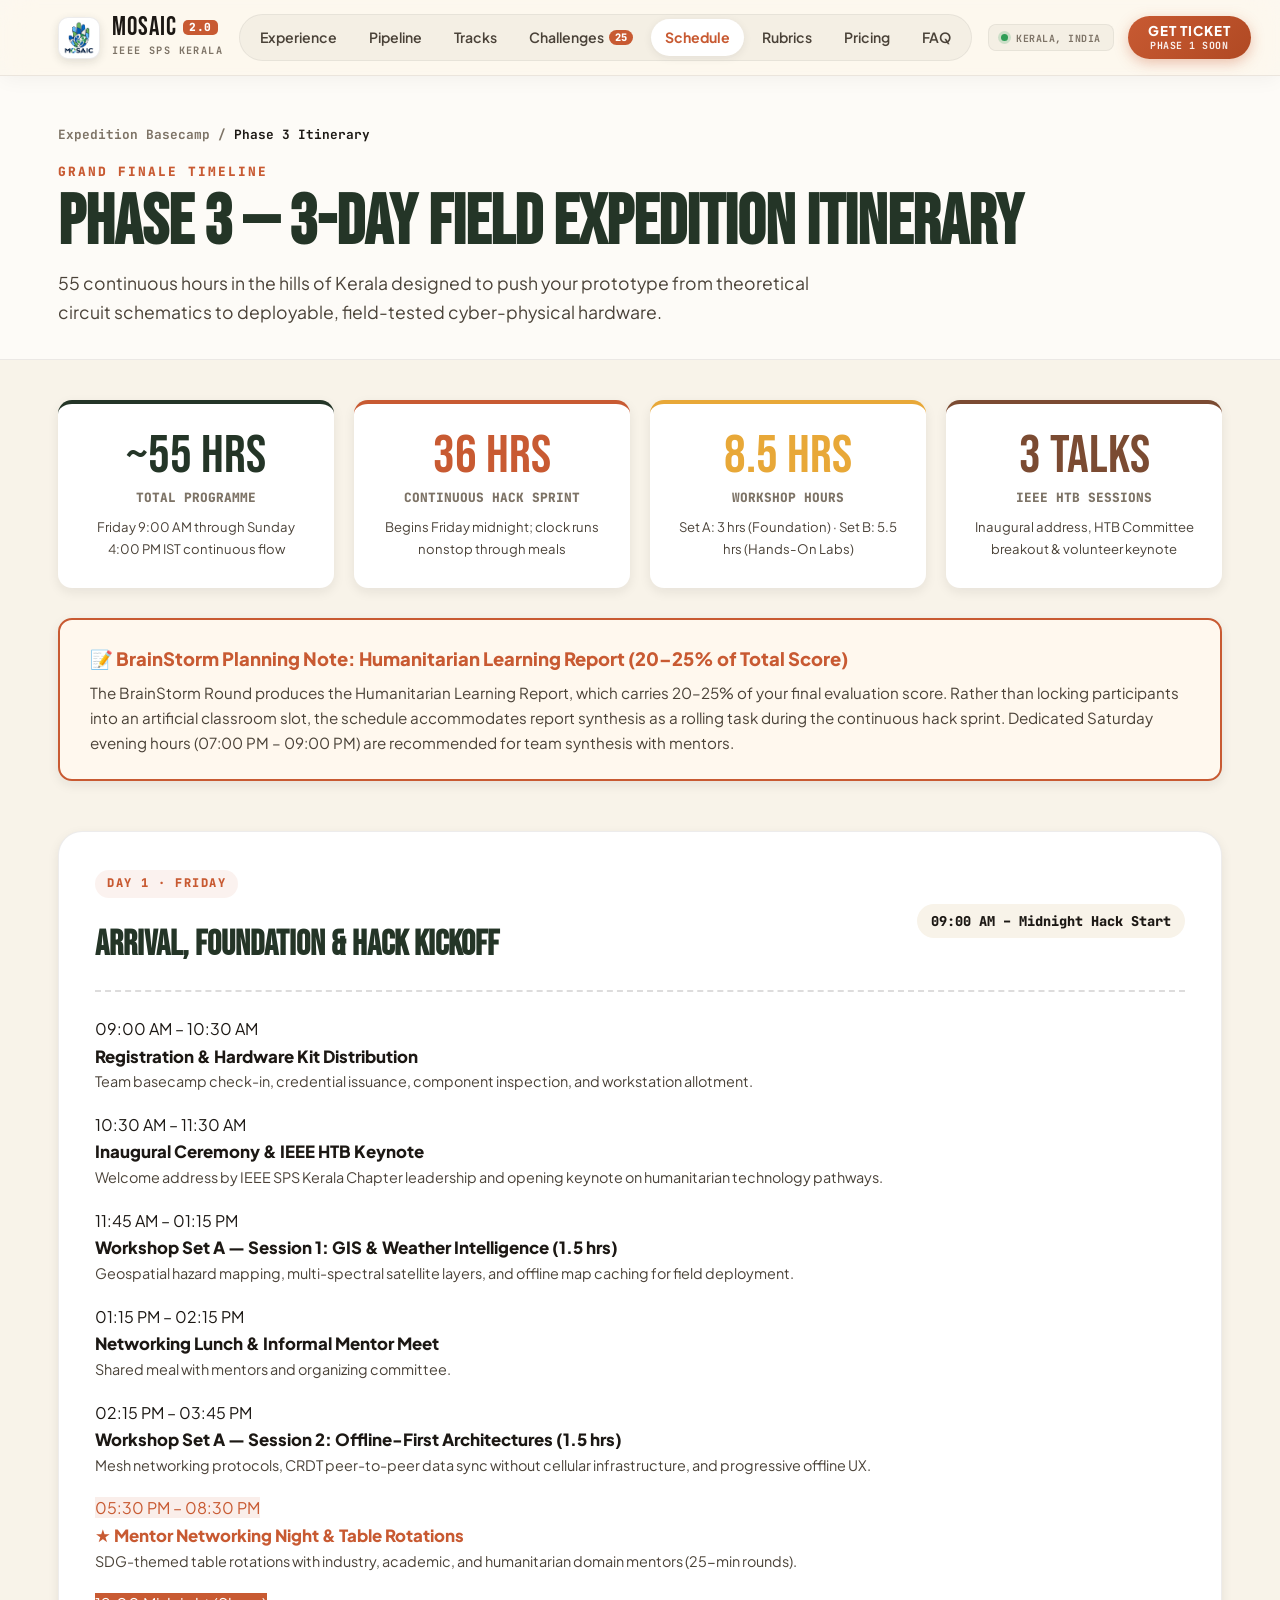
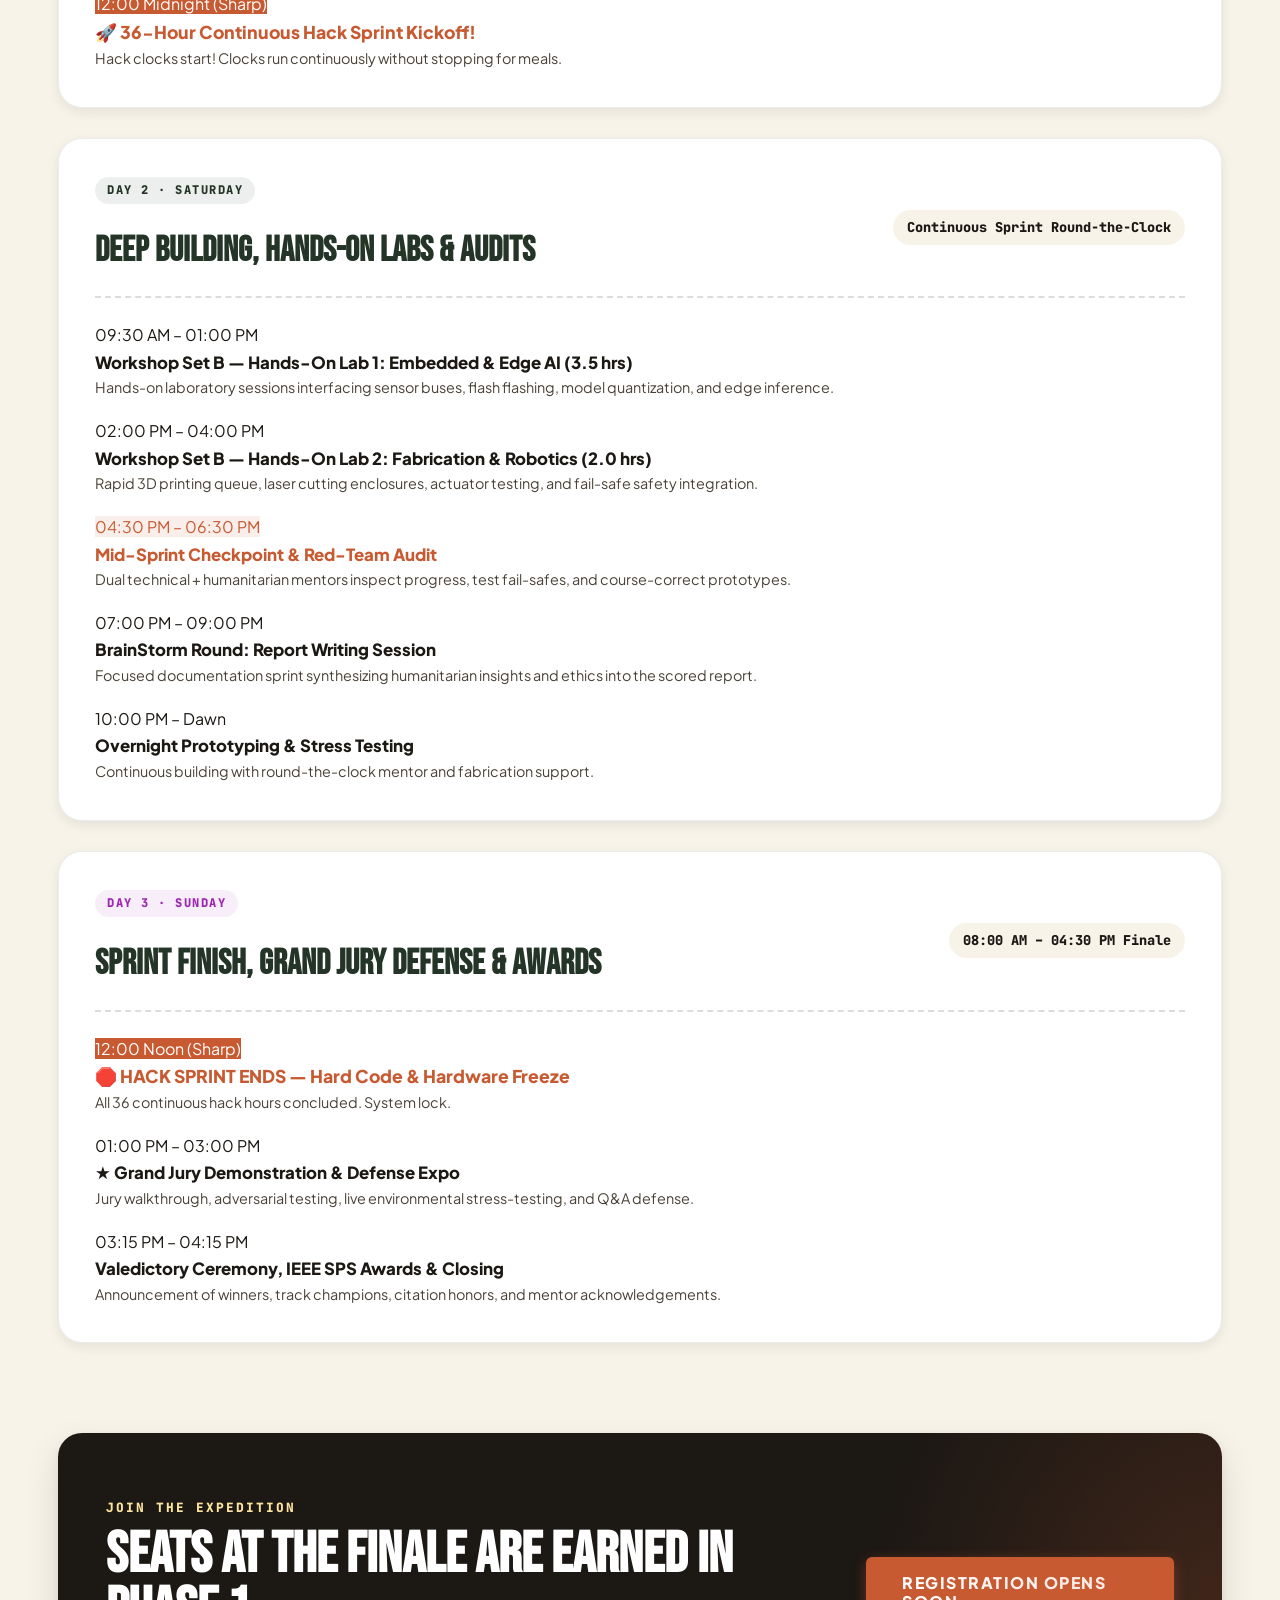
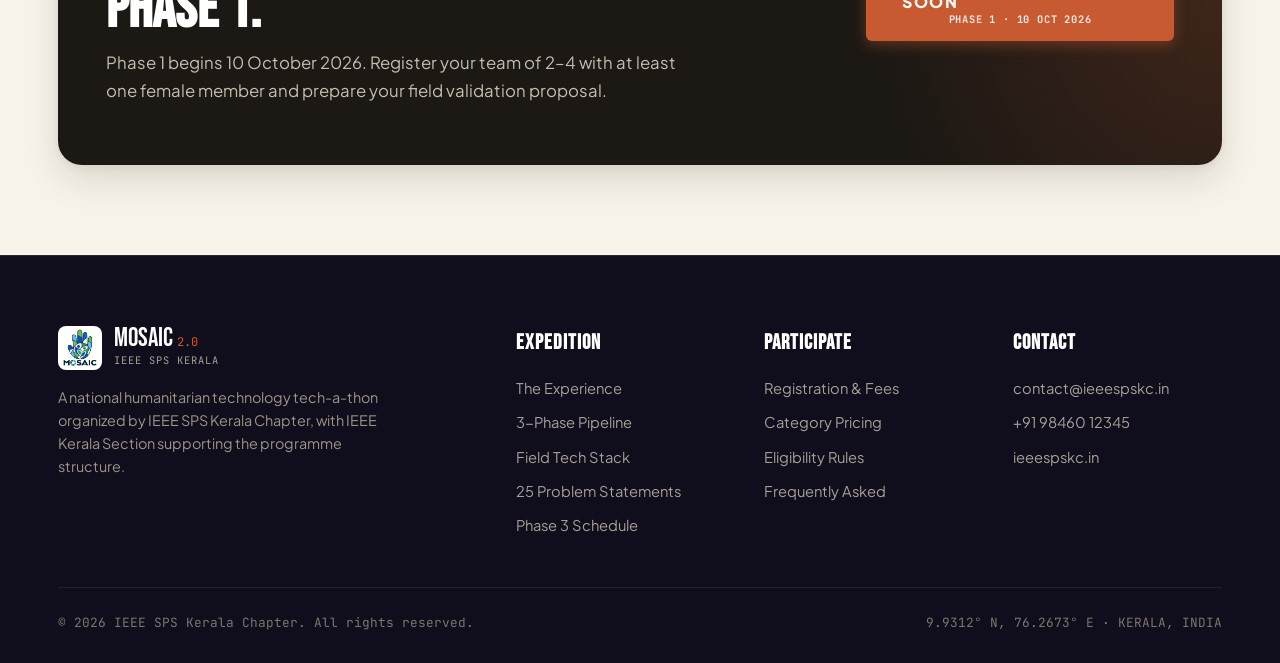
==== commit c464af4d: "Update schedule.html" ====
--- a/schedule.html
+++ b/schedule.html
@@ -47,7 +47,7 @@
         <div class="nav-date-badge">
           <span class="badge-dot" aria-hidden="true"></span>
           <div class="date-text-block">
-            <span class="date-month">OCTOBER 2026</span>
+            <span Dec 2026</span>
             <span class="date-loc">KERALA, INDIA</span>
           </div>
         </div>
